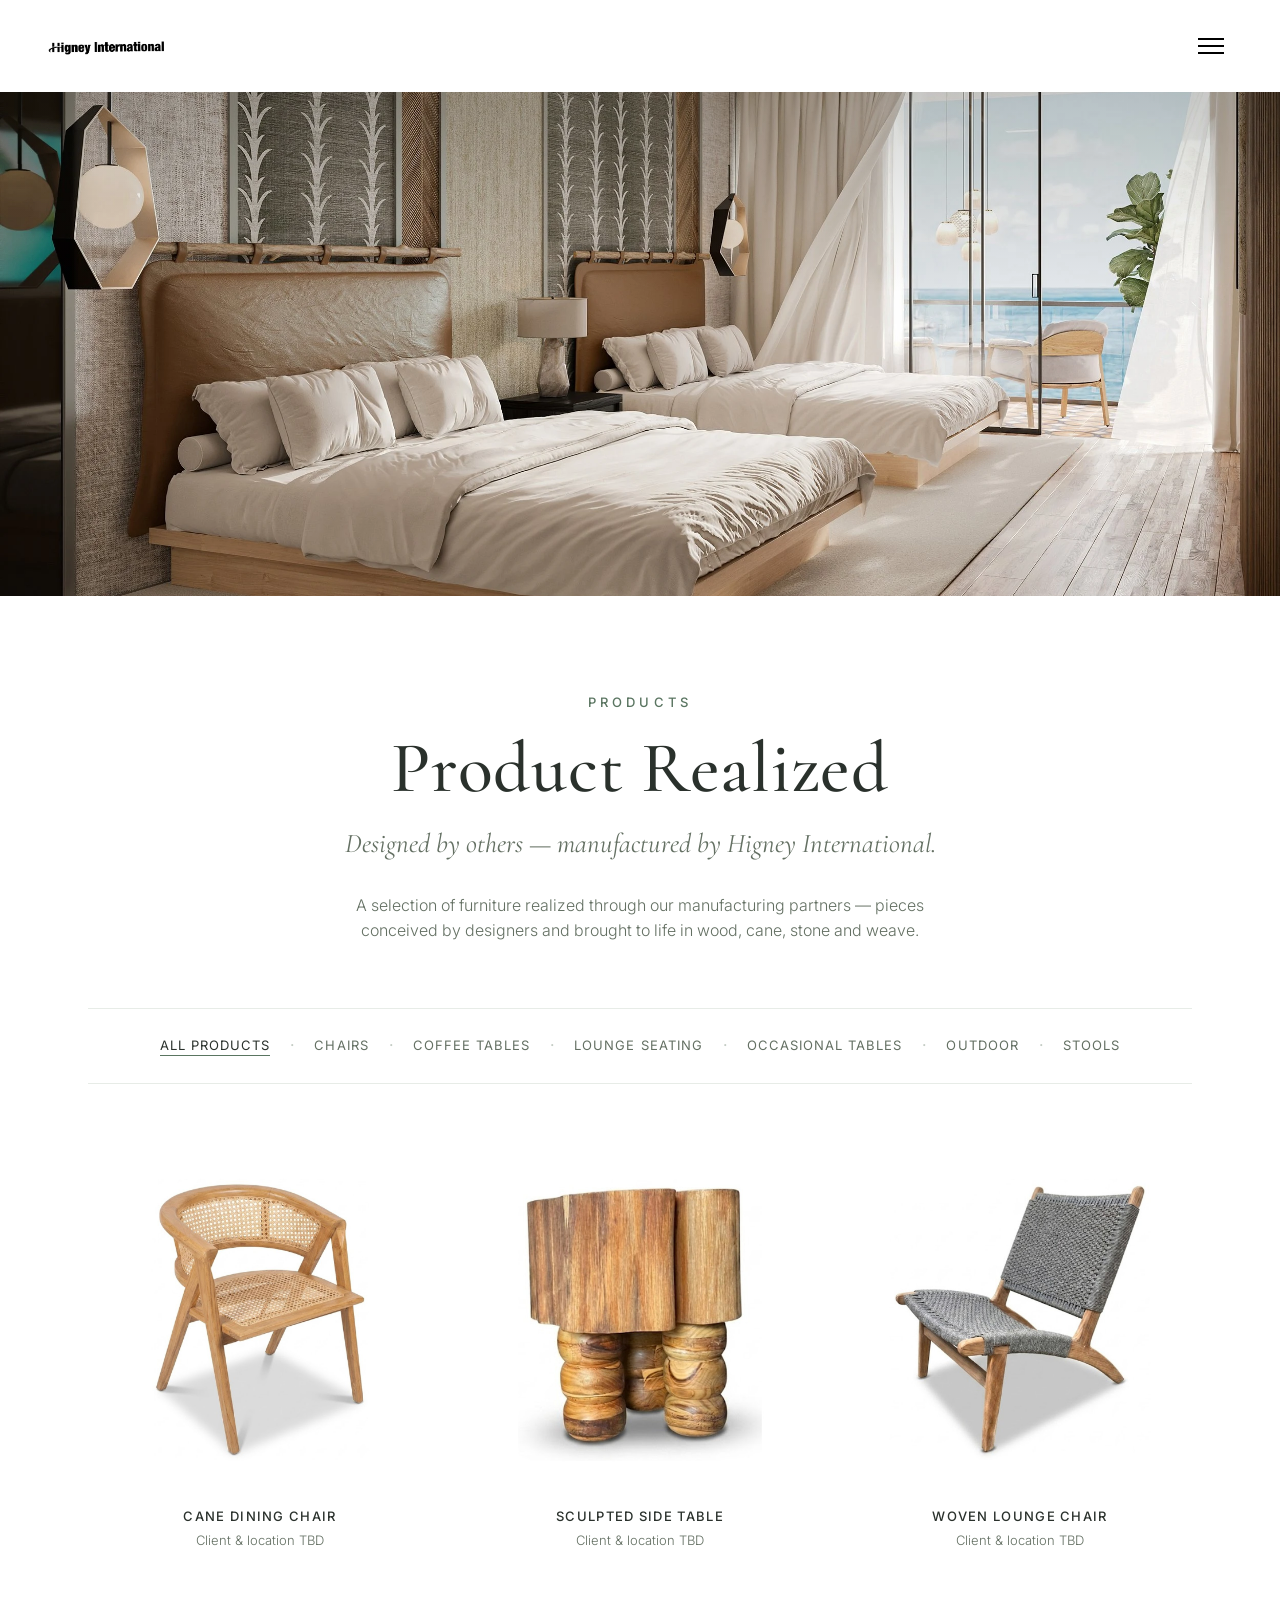
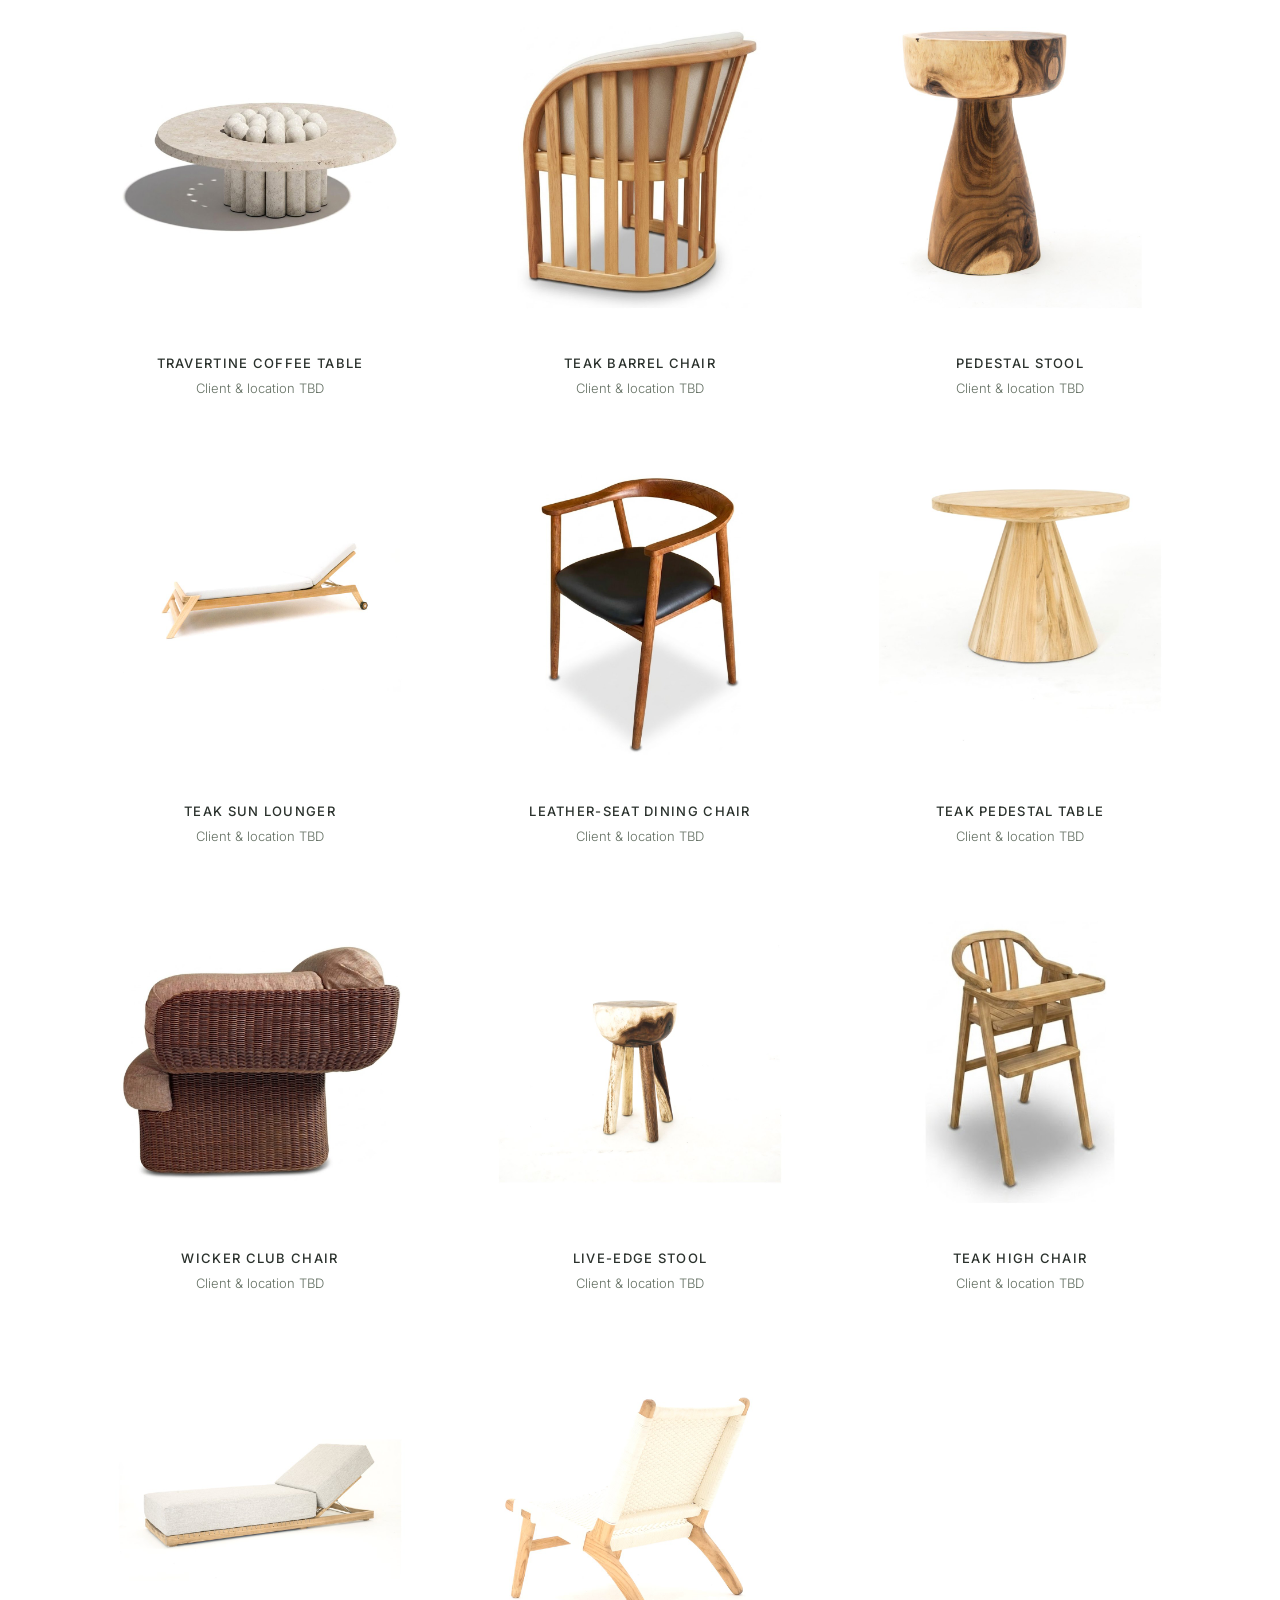
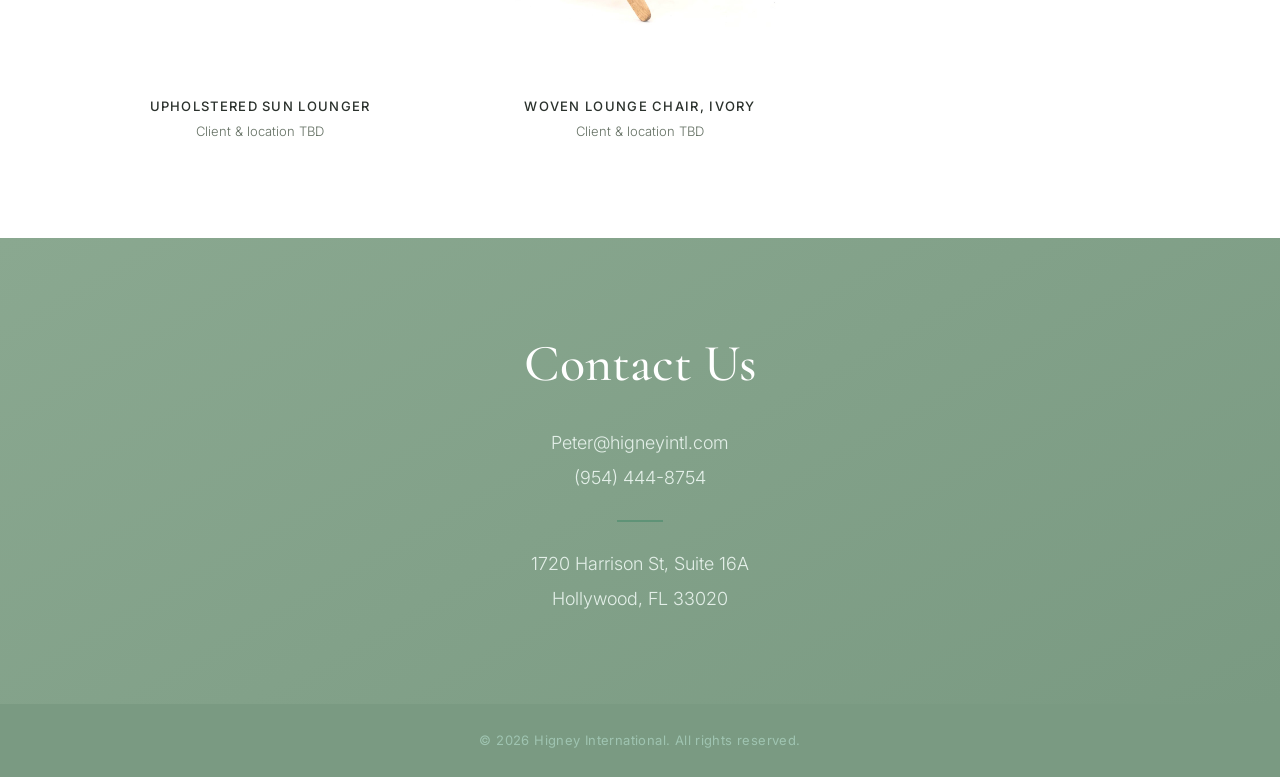
==== product-realized.html @ 4cdf0311 "Add Product Realized page: centered white-backdrop product grid, wired menu link Co-Authored-By: Cla" ====
<!DOCTYPE html>
<html lang="en">
<head>
<meta charset="utf-8"/>
<meta name="viewport" content="width=device-width, initial-scale=1"/>
<title>Product Realized — Higney International</title>
<meta name="description" content="Product Realized — furniture designed by others and manufactured by Higney International, from custom hospitality pieces to bespoke residential commissions."/>
<link rel="icon" href="assets/a1e69024bd_Logo_White_.png"/>
<link rel="preconnect" href="https://fonts.googleapis.com"/>
<link rel="preconnect" href="https://fonts.gstatic.com" crossorigin/>
<link href="https://fonts.googleapis.com/css2?family=Cormorant+Garamond:wght@400;500;600&family=Inter:wght@300;400;500;600&display=swap" rel="stylesheet"/>
<style>
  :root{
    --green:#8aa890;
    --green-deep:#7a9a82;
    --accent:#5a7561;
    --green-header:#4e6854;
    --green-soft:#eef3ee;
    --ink:#2a312c;
    --muted:#647063;
    --line:#e7ece7;
    --serif:"Cormorant Garamond",Georgia,serif;
    --sans:"Inter",system-ui,-apple-system,sans-serif;
  }
  *{box-sizing:border-box;margin:0;padding:0}
  html{scroll-behavior:smooth}
  body{font-family:var(--sans);color:var(--ink);background:#fff;line-height:1.6;-webkit-font-smoothing:antialiased}
  img{max-width:100%;display:block}
  a{color:inherit;text-decoration:none}

  /* Header — Eric Brand treatment: fixed white bar + fullscreen white menu layer */
  :root{--bar-h:92px;--nav-ink:#303030;--nav-line:#e3e3e3}
  body{padding-top:var(--bar-h)}
  header{position:fixed;top:0;left:0;right:0;z-index:99;background:#fff;transition:transform .5s ease-out}
  header.hide{transform:translate3d(0,-100%,0)}
  body.menuOpen header.hide{transform:none}
  .bar{height:var(--bar-h);display:flex;align-items:center;justify-content:space-between;gap:28px;
    padding:0 clamp(24px, 1.05rem + 2.25vw, 60px)}
  .bar .logo img{height:44px;width:auto;filter:brightness(0)}
  .menu-btn{width:46px;height:46px;background:none;border:0;cursor:pointer;padding:10px;z-index:100}
  .menu-btn i{display:block;width:26px;height:2px;background:#000;margin:5px 0;transition:transform .2s,opacity .2s}
  body.menuOpen .menu-btn i:nth-child(1){transform:translateY(7px) rotate(45deg)}
  body.menuOpen .menu-btn i:nth-child(2){opacity:0}
  body.menuOpen .menu-btn i:nth-child(3){transform:translateY(-7px) rotate(-45deg)}
  .menu-layer{position:fixed;inset:0;z-index:98;background:#fff;overflow:auto;
    display:flex;flex-direction:column;justify-content:space-between;gap:24px;
    padding:clamp(112px, 5.5rem + 3.75vw, 160px) clamp(24px, 1.05rem + 2.25vw, 60px) clamp(28px,3vw,60px);
    opacity:0;visibility:hidden;transition:opacity .75s cubic-bezier(.5,0,0,1),visibility 0s linear .75s}
  body.menuOpen .menu-layer{opacity:1;visibility:visible;transition:opacity .75s cubic-bezier(.5,0,0,1)}
  body.menuOpen{overflow:hidden}
  .menu-cols{display:grid;grid-template-columns:repeat(6,1fr);gap:28px;align-items:flex-start}
  .menu-cols h2{font-family:var(--sans);font-size:clamp(16px, 1rem + .156vw, 18px);font-weight:400;
    text-transform:uppercase;letter-spacing:.02em;color:var(--nav-ink);margin-bottom:clamp(16px,1.4vw,26px)}
  .menu-cols ul{list-style:none}
  .menu-layer a{display:inline-block;position:relative;font-size:1rem;font-weight:300;color:var(--nav-ink);
    text-transform:lowercase;padding:.2rem 0}
  .menu-layer a::after{content:"";position:absolute;left:0;bottom:.2rem;height:1px;width:0;
    background:var(--accent);transition:width .3s ease-in-out}
  .menu-layer a:hover::after,.menu-layer a:focus::after{width:100%}
  .menu-bottom{display:flex;justify-content:space-between;align-items:flex-end;gap:36px}
  .menu-secondary{display:flex;gap:clamp(28px,4vw,64px)}
  .menu-secondary a{font-size:clamp(16px, 1rem + .156vw, 18px);line-height:1.3}
  .menu-legal{display:flex;flex-direction:column;align-items:center;gap:10px}
  .menu-legal ul{list-style:none;display:flex;flex-direction:column;align-items:center}
  .menu-legal a{font-size:.75rem}
  .menu-social{display:flex;gap:14px}
  .menu-social a{padding:0}
  .menu-social a::after{display:none}
  .menu-social svg{display:block;width:24px;height:24px;color:var(--nav-ink)}
  @media(max-width:900px){
    :root{--bar-h:72px}
    .bar .logo img{height:36px}
    .menu-cols{grid-template-columns:1fr 1fr}
    .menu-cols>div{border-top:1px solid var(--nav-line);padding-top:20px}
    .menu-bottom{flex-direction:column;align-items:center;text-align:center}
    .menu-secondary{flex-direction:column;gap:14px}
  }

  /* Hero — full-bleed banner, Eric Brand style */
  .hero{height:clamp(320px,56vh,560px);
    background:linear-gradient(180deg,rgba(21,28,23,.18) 0%,rgba(21,28,23,0) 40%),
      url("assets/a53471e1b2_Kimpton.Tulum.001.jpg") center 58%/cover no-repeat}

  /* Title + narrative */
  .intro{max-width:840px;margin:0 auto;text-align:center;padding:96px 28px 64px}
  .intro .eyebrow{font-size:13px;letter-spacing:.32em;text-transform:uppercase;color:var(--accent);font-weight:500;margin-bottom:18px}
  .intro h1{font-family:var(--serif);font-weight:500;font-size:clamp(44px,6vw,72px);line-height:1.04;letter-spacing:.01em}
  .intro .sub{font-family:var(--serif);font-style:italic;font-size:clamp(20px,2.4vw,27px);color:var(--muted);margin-top:16px}
  .intro p.lede{margin:28px auto 0;max-width:620px;font-weight:300;font-size:16px;color:var(--muted)}

  /* Layout */
  .wrap{max-width:1160px;margin:0 auto;padding:0 28px}

  /* Category filter bar */
  .filters{list-style:none;display:flex;flex-wrap:wrap;align-items:center;justify-content:center;
    row-gap:10px;padding:24px 0;border-top:1px solid var(--line);border-bottom:1px solid var(--line)}
  .filters li{display:flex;align-items:center}
  .filters li + li::before{content:"\00B7";margin:0 clamp(10px,1.6vw,20px);color:#c4ccc4}
  .filters button{background:none;border:0;cursor:pointer;font-family:var(--sans);font-weight:400;
    font-size:13px;letter-spacing:.08em;text-transform:uppercase;color:var(--muted);
    padding:2px 0;border-bottom:1px solid transparent;transition:color .2s,border-color .2s}
  .filters button:hover{color:var(--ink)}
  .filters button.active{color:var(--ink);border-bottom-color:var(--accent)}

  /* Product grid */
  .grid{display:grid;grid-template-columns:repeat(3,1fr);gap:44px 36px;padding:64px 0 96px}
  .product figure{overflow:hidden}
  .product img{width:100%;aspect-ratio:1/1;transition:transform .6s ease}
  .product:hover img{transform:scale(1.03)}
  .product figcaption{margin-top:14px;text-align:center}
  .product .name{display:block;font-size:13px;letter-spacing:.1em;text-transform:uppercase;
    font-weight:500;color:var(--ink);transition:color .2s}
  .product:hover .name{color:var(--accent)}
  .product .meta{display:block;font-size:13px;font-weight:300;color:var(--muted);margin-top:4px}
  @media(max-width:900px){.grid{grid-template-columns:1fr 1fr;gap:36px 24px}}
  @media(max-width:560px){
    .grid{grid-template-columns:1fr;gap:40px;padding:48px 0 72px}
    .intro{padding:64px 24px 48px}
  }

  /* Contact */
  .contact{background:linear-gradient(150deg,var(--green) 0%,var(--green-deep) 100%);color:#fff;text-align:center;padding:84px 28px}
  .contact h2{font-family:var(--serif);font-weight:500;font-size:clamp(34px,5vw,52px);margin-bottom:24px}
  .contact a.line,.contact p{display:block;color:#e3efe8;font-weight:300;font-size:18px;margin:6px 0}
  .contact a.line:hover{color:#fff}
  .contact .divider{width:46px;height:2px;background:#5f9377;margin:28px auto}

  footer{background:var(--green-deep);color:#9fc4b1;text-align:center;font-size:13px;padding:26px;letter-spacing:.03em}
</style>
</head>
<body>

<header id="topbar">
  <div class="bar">
    <a class="logo" href="index.html"><img src="assets/a1e69024bd_Logo_White_.png" alt="Higney International"/></a>
    <button class="menu-btn" aria-label="Menu" aria-expanded="false" onclick="toggleMenu()"><i></i><i></i><i></i></button>
  </div>
</header>

<div class="menu-layer" id="menu">
  <nav class="menu-cols" aria-label="Navigation">
    <div>
      <h2>Company</h2>
      <ul>
        <li><a href="#">Vision</a></li>
        <li><a href="#">Founder</a></li>
        <li><a href="#">Asia operations</a></li>
        <li><a href="#">Team</a></li>
      </ul>
    </div>
    <div>
      <h2>Projects</h2>
      <ul>
        <li><a href="projects.html">Hospitality</a></li>
        <li><a href="#">Millwork</a></li>
        <li><a href="#">Residential</a></li>
      </ul>
    </div>
    <div>
      <h2>Products</h2>
      <ul>
        <li><a href="#">Product design</a></li>
        <li><a href="product-realized.html">Product Realized</a></li>
        <li><a href="#">Gallery</a></li>
      </ul>
    </div>
    <div>
      <h2>Finishes</h2>
      <ul>
        <li><a href="#">Wood</a></li>
        <li><a href="#">Specialty</a></li>
        <li><a href="#">Glass/Mirror</a></li>
        <li><a href="#">Upholstery Details</a></li>
        <li><a href="#">Metal</a></li>
        <li><a href="#">Decorative Hardware</a></li>
        <li><a href="#">All Finishes</a></li>
      </ul>
    </div>
    <div>
      <h2>Contact</h2>
      <ul>
        <li><a href="#">Our offices</a></li>
        <li><a href="#contact">Contact us</a></li>
      </ul>
    </div>
  </nav>
  <div class="menu-bottom">
    <nav class="menu-secondary" aria-label="Secondary">
      <a href="#">Resource<br/>center</a>
      <a href="#">Masters &amp;<br/>mentors</a>
      <a href="#">Blog</a>
      <a href="#">General<br/>information</a>
    </nav>
    <div class="menu-legal">
      <ul>
        <li><a href="#">Privacy Policy</a></li>
        <li><a href="#">Legal notice</a></li>
      </ul>
      <div class="menu-social">
        <a href="#" aria-label="Instagram"><svg viewBox="0 0 24 24" fill="none" stroke="currentColor" stroke-width="1.5"><rect x="3.5" y="3.5" width="17" height="17" rx="4.5"/><circle cx="12" cy="12" r="4"/><circle cx="17.2" cy="6.8" r="1" fill="currentColor" stroke="none"/></svg></a>
        <a href="#" aria-label="Facebook"><svg viewBox="0 0 24 24" fill="currentColor"><path d="M13.6 21v-7.2h2.4l.4-2.8h-2.8V9.2c0-.8.3-1.4 1.5-1.4h1.4V5.3c-.3 0-1.2-.1-2.2-.1-2.2 0-3.7 1.3-3.7 3.8v2H8.2v2.8h2.4V21h3z"/></svg></a>
        <a href="#" aria-label="LinkedIn"><svg viewBox="0 0 24 24" fill="currentColor"><rect x="4" y="9.6" width="2.9" height="10.4"/><circle cx="5.4" cy="6.2" r="1.7"/><path d="M10.4 9.6h2.8v1.4h.1c.4-.8 1.5-1.7 3.1-1.7 3 0 3.6 2 3.6 4.6V20h-2.9v-5.3c0-1.3-.1-2.9-1.8-2.9-1.8 0-2 1.4-2 2.8V20h-2.9V9.6z"/></svg></a>
      </div>
    </div>
  </div>
</div>

<section class="hero" role="img" aria-label="Guest room at Tankah Bay Hotel furnished with wood pieces realized by Higney International"></section>

<section class="intro">
  <div class="eyebrow">Products</div>
  <h1>Product Realized</h1>
  <p class="sub">Designed by others &mdash; manufactured by Higney International.</p>
  <!-- Placeholder narrative below — Peter to refine. Captions in the grid are also placeholders ("Client & location TBD"). -->
  <p class="lede">A selection of furniture realized through our manufacturing partners &mdash; pieces conceived by designers and brought to life in wood, cane, stone and weave.</p>
</section>

<div class="wrap">
  <ul class="filters" aria-label="Filter products by category">
    <li><button class="active" data-filter="all">All Products</button></li>
    <li><button data-filter="chairs">Chairs</button></li>
    <li><button data-filter="coffee-tables">Coffee Tables</button></li>
    <li><button data-filter="lounge">Lounge Seating</button></li>
    <li><button data-filter="occasional">Occasional Tables</button></li>
    <li><button data-filter="outdoor">Outdoor</button></li>
    <li><button data-filter="stools">Stools</button></li>
  </ul>

  <div class="grid">
    <a class="product" href="#" data-cat="chairs">
      <figure>
        <img src="assets/product-realized/cane-dining-chair.jpg" alt="Cane-back dining chair in light teak"/>
        <figcaption><span class="name">Cane Dining Chair</span><span class="meta">Client &amp; location TBD</span></figcaption>
      </figure>
    </a>
    <a class="product" href="#" data-cat="occasional">
      <figure>
        <img src="assets/product-realized/sculpted-wood-side-table.jpg" alt="Sculpted solid-wood side table with turned legs"/>
        <figcaption><span class="name">Sculpted Side Table</span><span class="meta">Client &amp; location TBD</span></figcaption>
      </figure>
    </a>
    <a class="product" href="#" data-cat="lounge">
      <figure>
        <img src="assets/product-realized/woven-lounge-chair-grey.jpg" alt="Grey woven-rope lounge chair on a teak frame"/>
        <figcaption><span class="name">Woven Lounge Chair</span><span class="meta">Client &amp; location TBD</span></figcaption>
      </figure>
    </a>
    <a class="product" href="#" data-cat="coffee-tables">
      <figure>
        <img src="assets/product-realized/travertine-coffee-table.jpg" alt="Round travertine coffee table with sculpted column base"/>
        <figcaption><span class="name">Travertine Coffee Table</span><span class="meta">Client &amp; location TBD</span></figcaption>
      </figure>
    </a>
    <a class="product" href="#" data-cat="chairs">
      <figure>
        <img src="assets/product-realized/teak-barrel-chair.jpg" alt="Teak barrel chair with slatted back and ivory cushion"/>
        <figcaption><span class="name">Teak Barrel Chair</span><span class="meta">Client &amp; location TBD</span></figcaption>
      </figure>
    </a>
    <a class="product" href="#" data-cat="stools">
      <figure>
        <img src="assets/product-realized/pedestal-stool.jpg" alt="Solid-wood pedestal stool with figured grain"/>
        <figcaption><span class="name">Pedestal Stool</span><span class="meta">Client &amp; location TBD</span></figcaption>
      </figure>
    </a>
    <a class="product" href="#" data-cat="outdoor">
      <figure>
        <img src="assets/product-realized/sun-lounger-white.jpg" alt="Teak sun lounger with white cushion"/>
        <figcaption><span class="name">Teak Sun Lounger</span><span class="meta">Client &amp; location TBD</span></figcaption>
      </figure>
    </a>
    <a class="product" href="#" data-cat="chairs">
      <figure>
        <img src="assets/product-realized/leather-seat-dining-chair.jpg" alt="Curved-back dining chair with black leather seat"/>
        <figcaption><span class="name">Leather-Seat Dining Chair</span><span class="meta">Client &amp; location TBD</span></figcaption>
      </figure>
    </a>
    <a class="product" href="#" data-cat="occasional">
      <figure>
        <img src="assets/product-realized/teak-pedestal-table.jpg" alt="Round teak side table on a conical pedestal base"/>
        <figcaption><span class="name">Teak Pedestal Table</span><span class="meta">Client &amp; location TBD</span></figcaption>
      </figure>
    </a>
    <a class="product" href="#" data-cat="lounge">
      <figure>
        <img src="assets/product-realized/wicker-club-chair.jpg" alt="Woven wicker club chair with upholstered cushions"/>
        <figcaption><span class="name">Wicker Club Chair</span><span class="meta">Client &amp; location TBD</span></figcaption>
      </figure>
    </a>
    <a class="product" href="#" data-cat="stools">
      <figure>
        <img src="assets/product-realized/live-edge-stool.jpg" alt="Live-edge wood stool with splayed legs"/>
        <figcaption><span class="name">Live-Edge Stool</span><span class="meta">Client &amp; location TBD</span></figcaption>
      </figure>
    </a>
    <a class="product" href="#" data-cat="chairs">
      <figure>
        <img src="assets/product-realized/teak-high-chair.jpg" alt="Teak child's high chair with slatted back"/>
        <figcaption><span class="name">Teak High Chair</span><span class="meta">Client &amp; location TBD</span></figcaption>
      </figure>
    </a>
    <a class="product" href="#" data-cat="outdoor">
      <figure>
        <img src="assets/product-realized/sun-lounger-grey.jpg" alt="Sun lounger with grey upholstered cushions on a teak base"/>
        <figcaption><span class="name">Upholstered Sun Lounger</span><span class="meta">Client &amp; location TBD</span></figcaption>
      </figure>
    </a>
    <a class="product" href="#" data-cat="lounge">
      <figure>
        <img src="assets/product-realized/woven-lounge-chair-ivory.jpg" alt="Ivory woven lounge chair on a light ash frame"/>
        <figcaption><span class="name">Woven Lounge Chair, Ivory</span><span class="meta">Client &amp; location TBD</span></figcaption>
      </figure>
    </a>
  </div>
</div>

<section class="contact" id="contact">
  <h2>Contact Us</h2>
  <a class="line" href="mailto:Peter@higneyintl.com">Peter@higneyintl.com</a>
  <a class="line" href="tel:9544448754">(954) 444-8754</a>
  <div class="divider"></div>
  <p>1720 Harrison St, Suite 16A</p>
  <p>Hollywood, FL 33020</p>
</section>

<footer>
  &copy; 2026 Higney International. All rights reserved.
</footer>

<script>
  const bar=document.getElementById('topbar'),menuBtn=document.querySelector('.menu-btn');
  function toggleMenu(){const open=document.body.classList.toggle('menuOpen');menuBtn.setAttribute('aria-expanded',open)}
  document.querySelectorAll('.menu-layer a').forEach(a=>a.addEventListener('click',()=>{
    if(document.body.classList.contains('menuOpen'))toggleMenu();
  }));
  let lastY=0;
  addEventListener('scroll',()=>{const y=window.scrollY;bar.classList.toggle('hide',y>lastY&&y>120);lastY=y},{passive:true});

  const chips=document.querySelectorAll('.filters button');
  chips.forEach(b=>b.addEventListener('click',()=>{
    chips.forEach(c=>c.classList.remove('active'));
    b.classList.add('active');
    const f=b.dataset.filter;
    document.querySelectorAll('.product').forEach(t=>{
      t.style.display=(f==='all'||t.dataset.cat===f)?'':'none';
    });
  }));
</script>
</body>
</html>
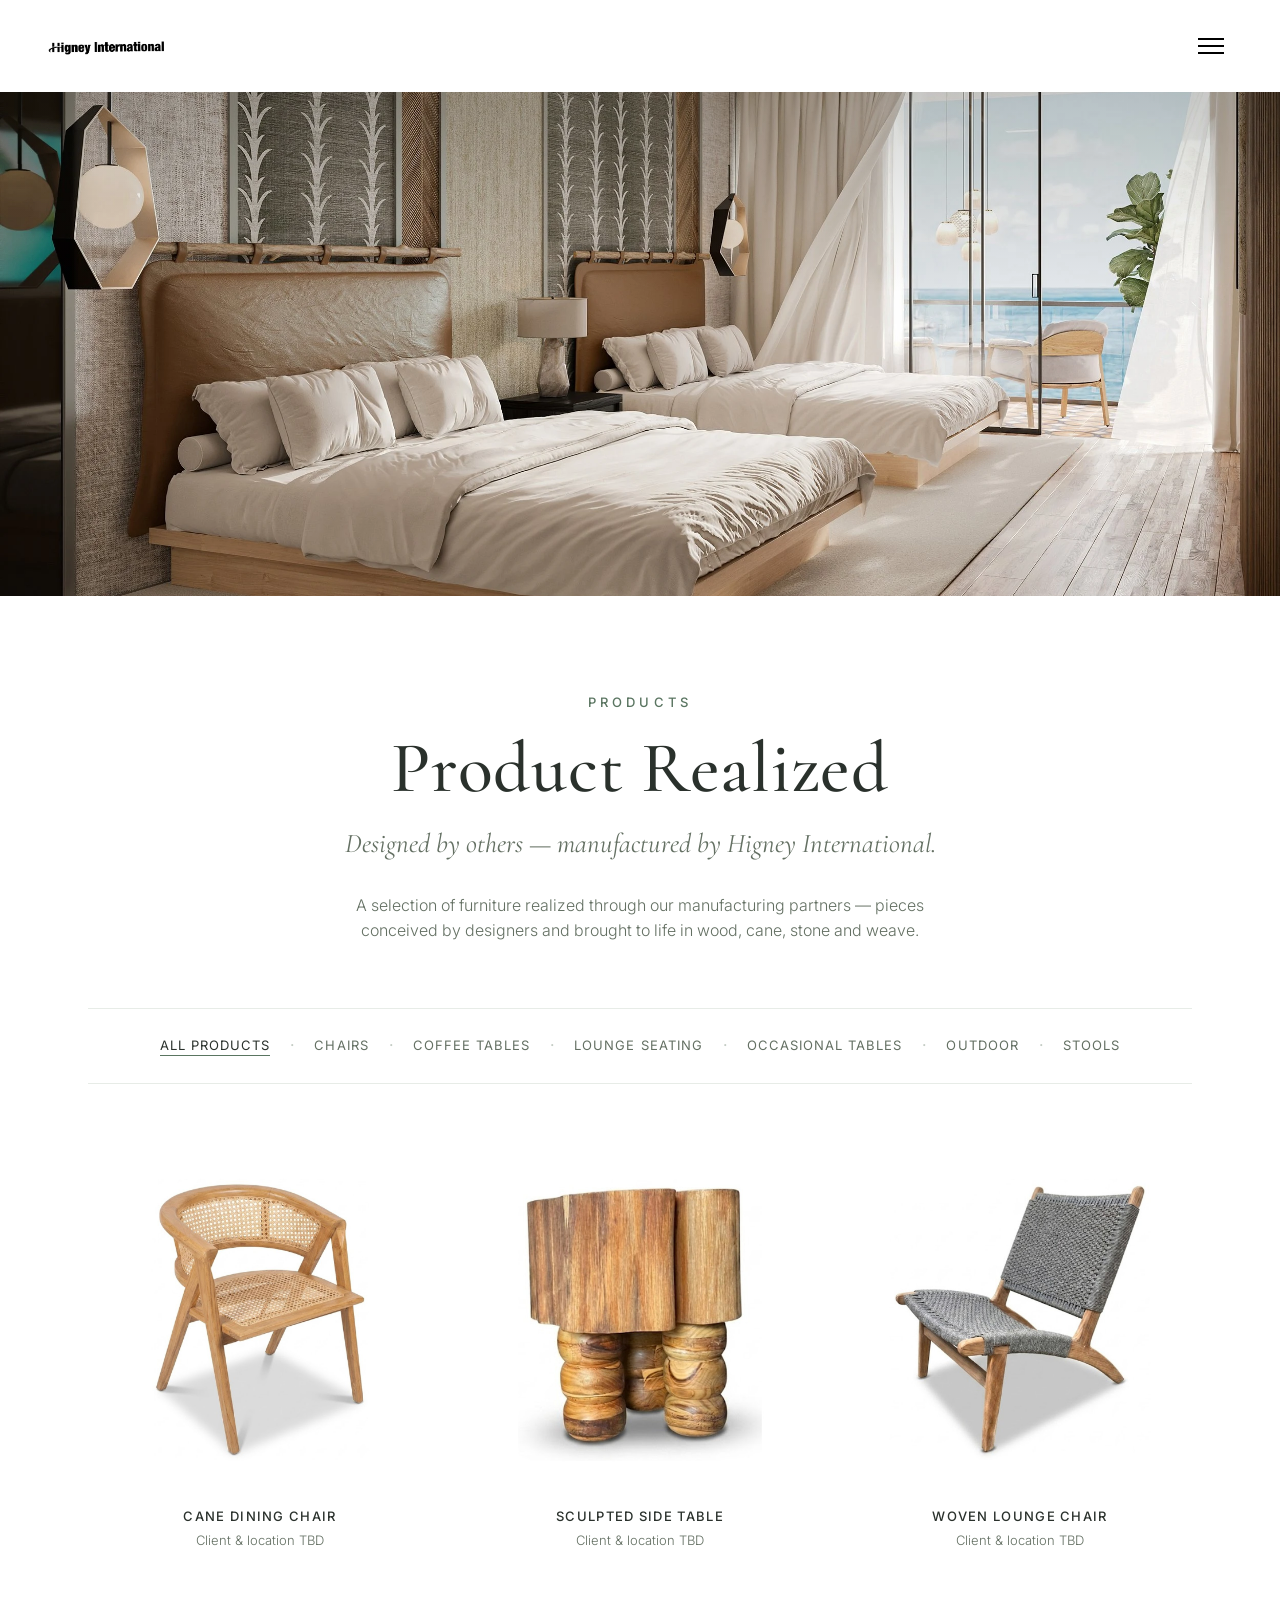
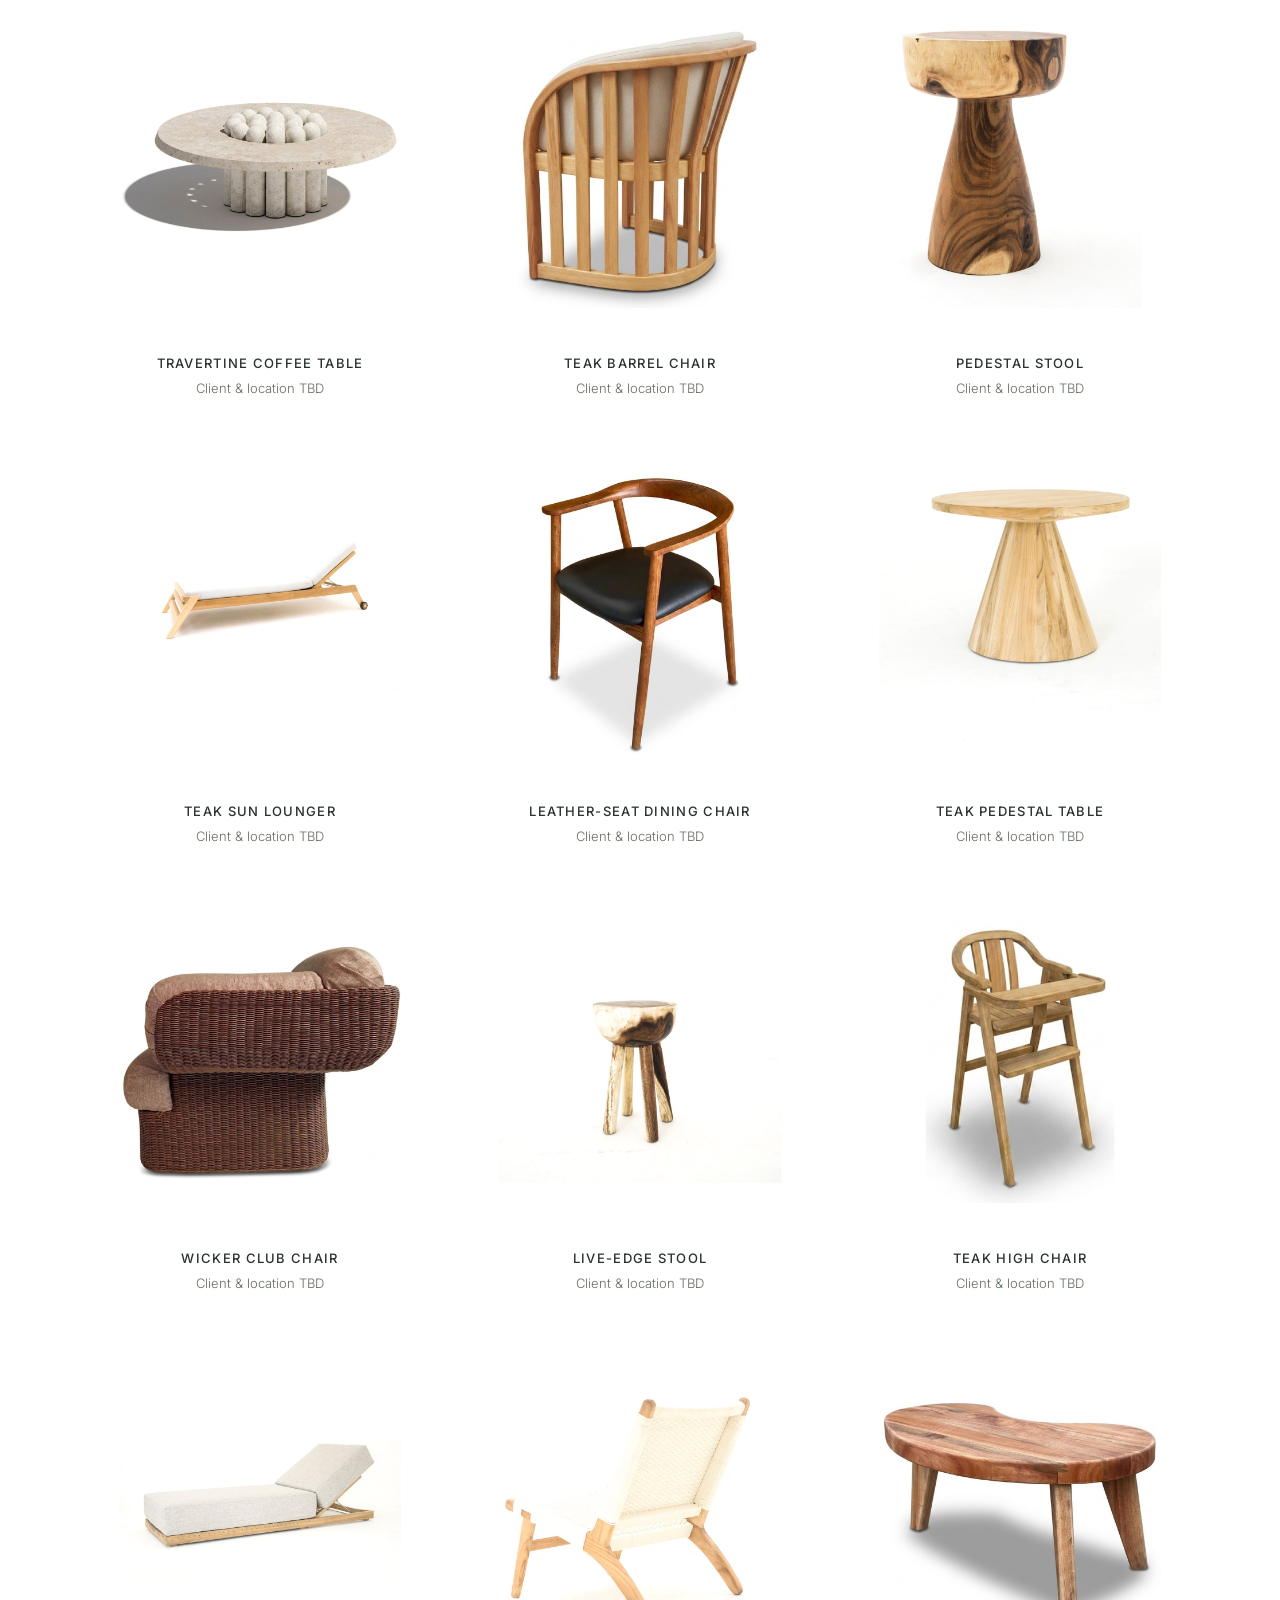
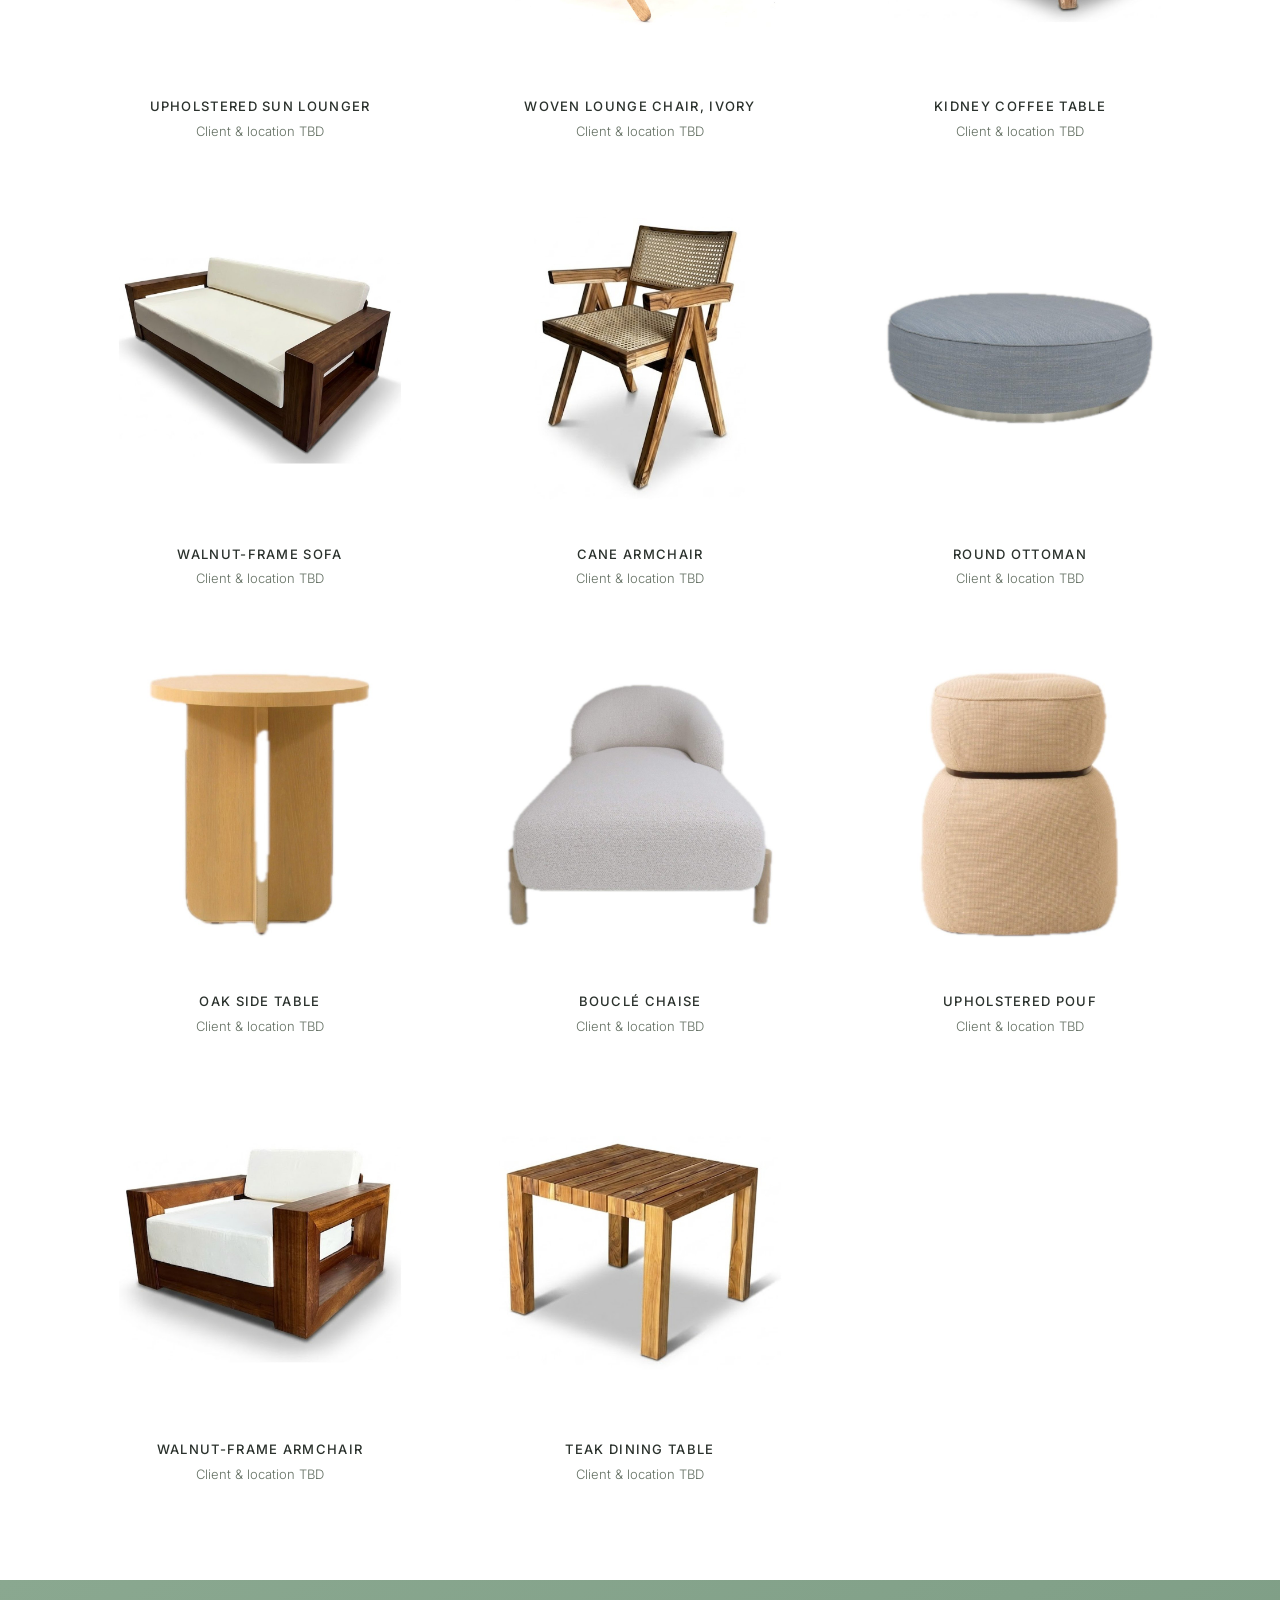
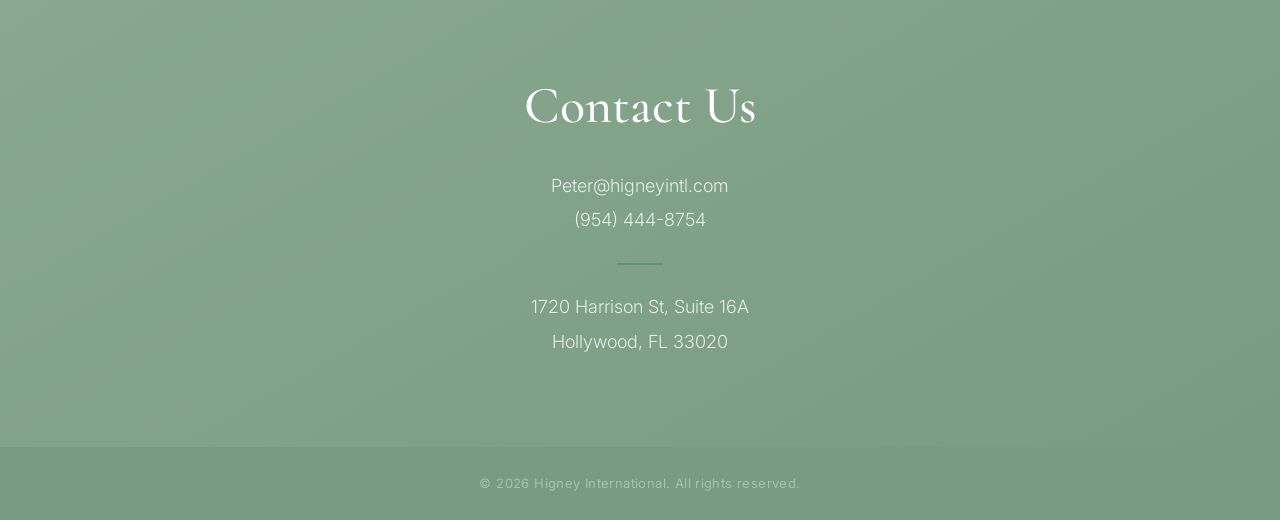
==== commit 7d1e6fa9: "Add 9 new products to Product Realized from the latest Drive drops Visually deduped the ~27-image Dr" ====
--- a/product-realized.html
+++ b/product-realized.html
@@ -118,6 +118,38 @@
     .intro{padding:64px 24px 48px}
   }
 
+  /* Product detail view — full-screen white, Eric Brand style; the header bar stays above it */
+  .lightbox{position:fixed;inset:0;z-index:97;background:#fff;
+    opacity:0;visibility:hidden;transition:opacity .4s ease,visibility 0s linear .4s}
+  body.lbOpen .lightbox{opacity:1;visibility:visible;transition:opacity .4s ease}
+  body.lbOpen{overflow:hidden}
+  .lb-stage{position:absolute;inset:0;display:flex;padding-top:var(--bar-h)}
+  .lb-info{flex:0 0 44%;min-width:0;display:flex;flex-direction:column;justify-content:center;
+    padding:32px clamp(24px,3vw,56px) 110px clamp(24px, 1.05rem + 2.25vw, 60px)}
+  .lb-eyebrow{font-size:13px;font-weight:700;letter-spacing:.08em;text-transform:uppercase;color:var(--ink)}
+  .lb-title{font-family:var(--serif);font-weight:500;font-size:clamp(30px,3.6vw,54px);line-height:1.12;
+    text-transform:uppercase;letter-spacing:.01em;margin:16px 0 24px}
+  .lb-designer{font-size:12px;font-weight:400;letter-spacing:1px;text-transform:uppercase;color:var(--muted)}
+  .lb-frame{flex:1;min-width:0;display:flex;align-items:center;justify-content:center;
+    padding:20px clamp(20px,3vw,56px) 44px}
+  .lb-frame img{max-width:100%;max-height:100%;width:auto;height:auto;object-fit:contain}
+  .lb-close{position:absolute;top:calc(var(--bar-h) + 10px);right:clamp(20px,2.8vw,42px);
+    width:46px;height:46px;display:flex;align-items:center;justify-content:center;
+    background:none;border:0;cursor:pointer;color:var(--ink);transition:color .2s}
+  .lb-nav{position:absolute;left:clamp(24px, 1.05rem + 2.25vw, 60px);bottom:24px;display:flex;gap:10px}
+  .lb-arrow{width:46px;height:46px;display:flex;align-items:center;justify-content:center;
+    background:none;border:0;cursor:pointer;color:var(--accent);transition:color .2s}
+  .lb-close:hover,.lb-arrow:hover{color:var(--green-header)}
+  .lb-close:focus-visible,.lb-arrow:focus-visible{outline:1px solid var(--accent);outline-offset:4px}
+  .lb-close svg{width:24px;height:24px}
+  .lb-arrow svg{width:30px;height:30px}
+  @media(max-width:700px){
+    .lb-stage{flex-direction:column}
+    .lb-frame{order:1;flex:1;min-height:0;padding:12px 20px 0}
+    .lb-info{order:2;flex:0 0 auto;justify-content:flex-start;padding:20px 24px 96px}
+    .lb-title{margin:10px 0 14px}
+  }
+
   /* Contact */
   .contact{background:linear-gradient(150deg,var(--green) 0%,var(--green-deep) 100%);color:#fff;text-align:center;padding:84px 28px}
   .contact h2{font-family:var(--serif);font-weight:500;font-size:clamp(34px,5vw,52px);margin-bottom:24px}
@@ -227,90 +259,160 @@
   </ul>
 
   <div class="grid">
-    <a class="product" href="#" data-cat="chairs">
+    <a class="product" href="#" data-project="Project &amp; Location TBD" data-designer="TBD" data-cat="chairs">
       <figure>
         <img src="assets/product-realized/cane-dining-chair.jpg" alt="Cane-back dining chair in light teak"/>
         <figcaption><span class="name">Cane Dining Chair</span><span class="meta">Client &amp; location TBD</span></figcaption>
       </figure>
     </a>
-    <a class="product" href="#" data-cat="occasional">
+    <a class="product" href="#" data-project="Project &amp; Location TBD" data-designer="TBD" data-cat="occasional">
       <figure>
         <img src="assets/product-realized/sculpted-wood-side-table.jpg" alt="Sculpted solid-wood side table with turned legs"/>
         <figcaption><span class="name">Sculpted Side Table</span><span class="meta">Client &amp; location TBD</span></figcaption>
       </figure>
     </a>
-    <a class="product" href="#" data-cat="lounge">
+    <a class="product" href="#" data-project="Project &amp; Location TBD" data-designer="TBD" data-cat="lounge">
       <figure>
         <img src="assets/product-realized/woven-lounge-chair-grey.jpg" alt="Grey woven-rope lounge chair on a teak frame"/>
         <figcaption><span class="name">Woven Lounge Chair</span><span class="meta">Client &amp; location TBD</span></figcaption>
       </figure>
     </a>
-    <a class="product" href="#" data-cat="coffee-tables">
+    <a class="product" href="#" data-project="Project &amp; Location TBD" data-designer="TBD" data-cat="coffee-tables">
       <figure>
         <img src="assets/product-realized/travertine-coffee-table.jpg" alt="Round travertine coffee table with sculpted column base"/>
         <figcaption><span class="name">Travertine Coffee Table</span><span class="meta">Client &amp; location TBD</span></figcaption>
       </figure>
     </a>
-    <a class="product" href="#" data-cat="chairs">
+    <a class="product" href="#" data-project="Project &amp; Location TBD" data-designer="TBD" data-cat="chairs">
       <figure>
         <img src="assets/product-realized/teak-barrel-chair.jpg" alt="Teak barrel chair with slatted back and ivory cushion"/>
         <figcaption><span class="name">Teak Barrel Chair</span><span class="meta">Client &amp; location TBD</span></figcaption>
       </figure>
     </a>
-    <a class="product" href="#" data-cat="stools">
+    <a class="product" href="#" data-project="Project &amp; Location TBD" data-designer="TBD" data-cat="stools">
       <figure>
         <img src="assets/product-realized/pedestal-stool.jpg" alt="Solid-wood pedestal stool with figured grain"/>
         <figcaption><span class="name">Pedestal Stool</span><span class="meta">Client &amp; location TBD</span></figcaption>
       </figure>
     </a>
-    <a class="product" href="#" data-cat="outdoor">
+    <a class="product" href="#" data-project="Project &amp; Location TBD" data-designer="TBD" data-cat="outdoor">
       <figure>
         <img src="assets/product-realized/sun-lounger-white.jpg" alt="Teak sun lounger with white cushion"/>
         <figcaption><span class="name">Teak Sun Lounger</span><span class="meta">Client &amp; location TBD</span></figcaption>
       </figure>
     </a>
-    <a class="product" href="#" data-cat="chairs">
+    <a class="product" href="#" data-project="Project &amp; Location TBD" data-designer="TBD" data-cat="chairs">
       <figure>
         <img src="assets/product-realized/leather-seat-dining-chair.jpg" alt="Curved-back dining chair with black leather seat"/>
         <figcaption><span class="name">Leather-Seat Dining Chair</span><span class="meta">Client &amp; location TBD</span></figcaption>
       </figure>
     </a>
-    <a class="product" href="#" data-cat="occasional">
+    <a class="product" href="#" data-project="Project &amp; Location TBD" data-designer="TBD" data-cat="occasional">
       <figure>
         <img src="assets/product-realized/teak-pedestal-table.jpg" alt="Round teak side table on a conical pedestal base"/>
         <figcaption><span class="name">Teak Pedestal Table</span><span class="meta">Client &amp; location TBD</span></figcaption>
       </figure>
     </a>
-    <a class="product" href="#" data-cat="lounge">
+    <a class="product" href="#" data-project="Project &amp; Location TBD" data-designer="TBD" data-cat="lounge">
       <figure>
         <img src="assets/product-realized/wicker-club-chair.jpg" alt="Woven wicker club chair with upholstered cushions"/>
         <figcaption><span class="name">Wicker Club Chair</span><span class="meta">Client &amp; location TBD</span></figcaption>
       </figure>
     </a>
-    <a class="product" href="#" data-cat="stools">
+    <a class="product" href="#" data-project="Project &amp; Location TBD" data-designer="TBD" data-cat="stools">
       <figure>
         <img src="assets/product-realized/live-edge-stool.jpg" alt="Live-edge wood stool with splayed legs"/>
         <figcaption><span class="name">Live-Edge Stool</span><span class="meta">Client &amp; location TBD</span></figcaption>
       </figure>
     </a>
-    <a class="product" href="#" data-cat="chairs">
+    <a class="product" href="#" data-project="Project &amp; Location TBD" data-designer="TBD" data-cat="chairs">
       <figure>
         <img src="assets/product-realized/teak-high-chair.jpg" alt="Teak child's high chair with slatted back"/>
         <figcaption><span class="name">Teak High Chair</span><span class="meta">Client &amp; location TBD</span></figcaption>
       </figure>
     </a>
-    <a class="product" href="#" data-cat="outdoor">
+    <a class="product" href="#" data-project="Project &amp; Location TBD" data-designer="TBD" data-cat="outdoor">
       <figure>
         <img src="assets/product-realized/sun-lounger-grey.jpg" alt="Sun lounger with grey upholstered cushions on a teak base"/>
         <figcaption><span class="name">Upholstered Sun Lounger</span><span class="meta">Client &amp; location TBD</span></figcaption>
       </figure>
     </a>
-    <a class="product" href="#" data-cat="lounge">
+    <a class="product" href="#" data-project="Project &amp; Location TBD" data-designer="TBD" data-cat="lounge">
       <figure>
         <img src="assets/product-realized/woven-lounge-chair-ivory.jpg" alt="Ivory woven lounge chair on a light ash frame"/>
         <figcaption><span class="name">Woven Lounge Chair, Ivory</span><span class="meta">Client &amp; location TBD</span></figcaption>
       </figure>
     </a>
+    <a class="product" href="#" data-project="Project &amp; Location TBD" data-designer="TBD" data-cat="coffee-tables">
+      <figure>
+        <img src="assets/product-realized/kidney-coffee-table.jpg" alt="Kidney-shaped solid-wood coffee table on splayed legs"/>
+        <figcaption><span class="name">Kidney Coffee Table</span><span class="meta">Client &amp; location TBD</span></figcaption>
+      </figure>
+    </a>
+    <a class="product" href="#" data-project="Project &amp; Location TBD" data-designer="TBD" data-cat="lounge">
+      <figure>
+        <img src="assets/product-realized/walnut-frame-sofa.jpg" alt="Walnut box-frame sofa with ivory cushions"/>
+        <figcaption><span class="name">Walnut-Frame Sofa</span><span class="meta">Client &amp; location TBD</span></figcaption>
+      </figure>
+    </a>
+    <a class="product" href="#" data-project="Project &amp; Location TBD" data-designer="TBD" data-cat="chairs">
+      <figure>
+        <img src="assets/product-realized/cane-armchair.jpg" alt="Cane-panel armchair in rustic teak with compass legs"/>
+        <figcaption><span class="name">Cane Armchair</span><span class="meta">Client &amp; location TBD</span></figcaption>
+      </figure>
+    </a>
+    <a class="product" href="#" data-project="Project &amp; Location TBD" data-designer="TBD" data-cat="lounge">
+      <figure>
+        <img src="assets/product-realized/round-ottoman.jpg" alt="Round upholstered ottoman on a brushed-metal plinth"/>
+        <figcaption><span class="name">Round Ottoman</span><span class="meta">Client &amp; location TBD</span></figcaption>
+      </figure>
+    </a>
+    <a class="product" href="#" data-project="Project &amp; Location TBD" data-designer="TBD" data-cat="occasional">
+      <figure>
+        <img src="assets/product-realized/oak-side-table.jpg" alt="Round oak side table with curved panel base"/>
+        <figcaption><span class="name">Oak Side Table</span><span class="meta">Client &amp; location TBD</span></figcaption>
+      </figure>
+    </a>
+    <a class="product" href="#" data-project="Project &amp; Location TBD" data-designer="TBD" data-cat="lounge">
+      <figure>
+        <img src="assets/product-realized/boucle-chaise.jpg" alt="Boucl&eacute; upholstered chaise on turned wood legs"/>
+        <figcaption><span class="name">Boucl&eacute; Chaise</span><span class="meta">Client &amp; location TBD</span></figcaption>
+      </figure>
+    </a>
+    <a class="product" href="#" data-project="Project &amp; Location TBD" data-designer="TBD" data-cat="stools">
+      <figure>
+        <img src="assets/product-realized/upholstered-pouf.jpg" alt="Upholstered pouf with button-tufted seat"/>
+        <figcaption><span class="name">Upholstered Pouf</span><span class="meta">Client &amp; location TBD</span></figcaption>
+      </figure>
+    </a>
+    <a class="product" href="#" data-project="Project &amp; Location TBD" data-designer="TBD" data-cat="lounge">
+      <figure>
+        <img src="assets/product-realized/walnut-frame-armchair.jpg" alt="Walnut box-frame armchair with ivory cushions"/>
+        <figcaption><span class="name">Walnut-Frame Armchair</span><span class="meta">Client &amp; location TBD</span></figcaption>
+      </figure>
+    </a>
+    <a class="product" href="#" data-project="Project &amp; Location TBD" data-designer="TBD" data-cat="outdoor">
+      <figure>
+        <img src="assets/product-realized/teak-dining-table.jpg" alt="Square teak dining table with plank top"/>
+        <figcaption><span class="name">Teak Dining Table</span><span class="meta">Client &amp; location TBD</span></figcaption>
+      </figure>
+    </a>
+  </div>
+</div>
+
+<div class="lightbox" id="lightbox" role="dialog" aria-modal="true" aria-label="Product detail" aria-hidden="true">
+  <div class="lb-stage">
+    <div class="lb-info">
+      <div class="lb-eyebrow" id="lbEyebrow"></div>
+      <h2 class="lb-title" id="lbTitle"></h2>
+      <div class="lb-designer" id="lbDesigner"></div>
+    </div>
+    <div class="lb-frame"><img id="lbImg" src="" alt=""/></div>
+  </div>
+  <button class="lb-close" aria-label="Close and return to the grid"><svg viewBox="0 0 24 24" fill="none" stroke="currentColor" stroke-width="1.5"><path d="M5 5l14 14M19 5L5 19"/></svg></button>
+  <div class="lb-nav">
+    <button class="lb-arrow lb-prev" aria-label="Previous product"><svg viewBox="0 0 24 24" fill="none" stroke="currentColor" stroke-width="2"><path d="M15 4l-8 8 8 8"/></svg></button>
+    <button class="lb-arrow lb-next" aria-label="Next product"><svg viewBox="0 0 24 24" fill="none" stroke="currentColor" stroke-width="2"><path d="M9 4l8 8-8 8"/></svg></button>
   </div>
 </div>
 
@@ -345,6 +447,44 @@
       t.style.display=(f==='all'||t.dataset.cat===f)?'':'none';
     });
   }));
+
+  const lb=document.getElementById('lightbox'),lbImg=document.getElementById('lbImg'),
+    lbEyebrow=document.getElementById('lbEyebrow'),lbTitle=document.getElementById('lbTitle'),
+    lbDesigner=document.getElementById('lbDesigner');
+  let lbList=[],lbIdx=0,lbReturn=null;
+  function lbShow(){
+    const t=lbList[lbIdx],img=t.querySelector('img');
+    lbImg.src=img.src;lbImg.alt=img.alt;
+    const catBtn=document.querySelector('.filters button[data-filter="'+t.dataset.cat+'"]');
+    lbEyebrow.textContent='Product Realized / '+(catBtn?catBtn.textContent:t.dataset.cat);
+    lbTitle.textContent=t.dataset.project||'Project & Location TBD';
+    lbDesigner.textContent='Designer: '+(t.dataset.designer||'TBD');
+  }
+  function lbOpen(tile){
+    lbList=[...document.querySelectorAll('.product')].filter(t=>t.style.display!=='none');
+    lbIdx=lbList.indexOf(tile);lbReturn=tile;
+    lbShow();
+    document.body.classList.add('lbOpen');
+    bar.classList.remove('hide');
+    lb.setAttribute('aria-hidden','false');
+    lb.querySelector('.lb-close').focus();
+  }
+  function lbClose(){
+    document.body.classList.remove('lbOpen');
+    lb.setAttribute('aria-hidden','true');
+    if(lbReturn)lbReturn.focus();
+  }
+  function lbStep(d){lbIdx=(lbIdx+d+lbList.length)%lbList.length;lbShow()}
+  document.querySelectorAll('.product').forEach(t=>t.addEventListener('click',e=>{e.preventDefault();lbOpen(t)}));
+  lb.querySelector('.lb-close').addEventListener('click',lbClose);
+  lb.querySelector('.lb-prev').addEventListener('click',()=>lbStep(-1));
+  lb.querySelector('.lb-next').addEventListener('click',()=>lbStep(1));
+  addEventListener('keydown',e=>{
+    if(!document.body.classList.contains('lbOpen'))return;
+    if(e.key==='Escape')lbClose();
+    else if(e.key==='ArrowLeft')lbStep(-1);
+    else if(e.key==='ArrowRight')lbStep(1);
+  });
 </script>
 </body>
 </html>
